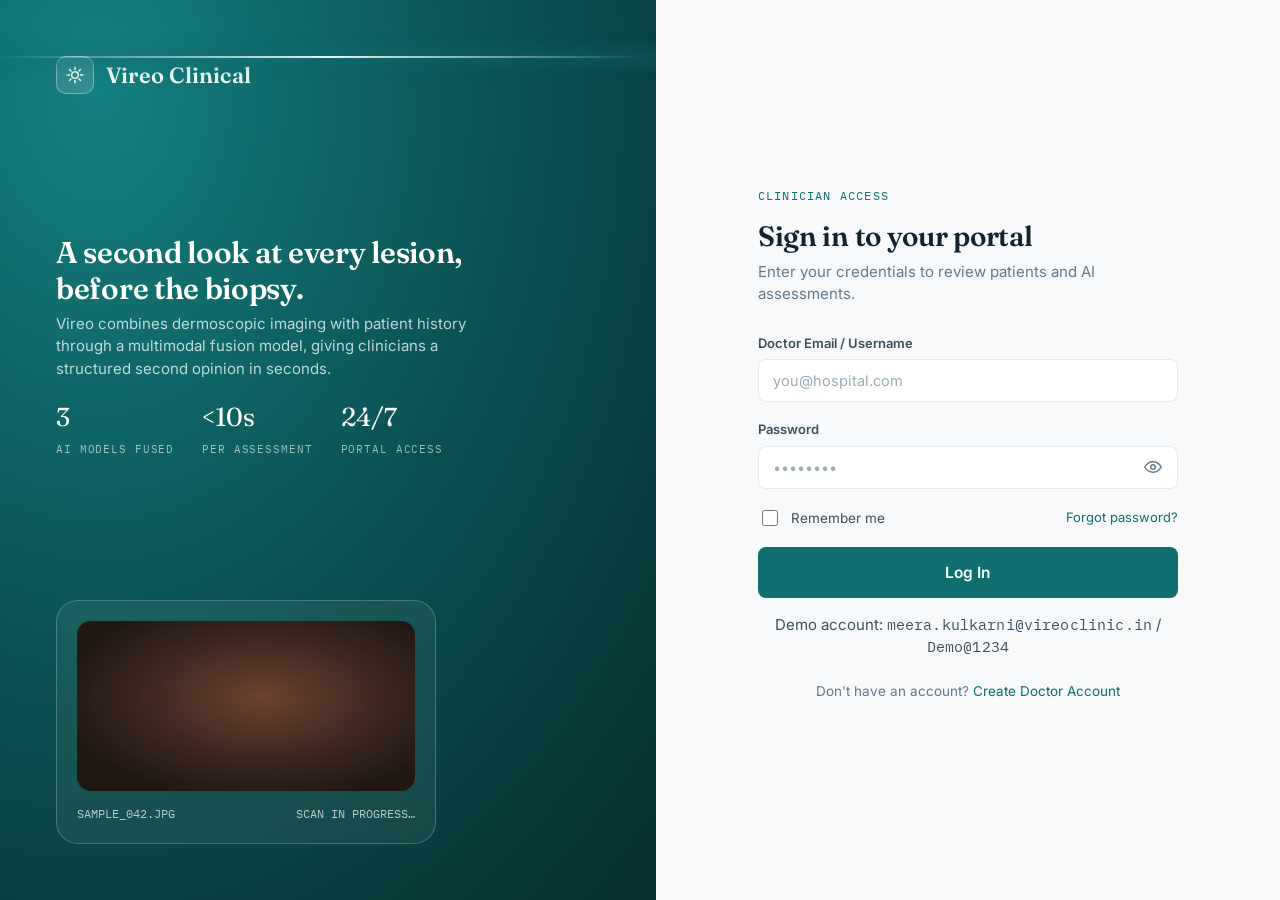
==== frontend/index.html @ 00e7e825 "Add skin cancer detection project" ====
<!DOCTYPE html>
<html lang="en">
<head>
<meta charset="UTF-8">
<meta name="viewport" content="width=device-width, initial-scale=1.0">
<title>Doctor Login · Vireo Clinical</title>
<link rel="preconnect" href="https://fonts.googleapis.com">
<link href="https://fonts.googleapis.com/css2?family=Fraunces:wght@500;600;700&family=Inter:wght@400;500;600;700&family=IBM+Plex+Mono:wght@400;500;700&display=swap" rel="stylesheet">
<link rel="stylesheet" href="css/style.css">
</head>
<body>

<div class="auth-shell">
  <!-- Visual side -->
  <div class="auth-visual scan-frame">
    <div class="brand">
      <span class="brand-mark">
        <svg viewBox="0 0 24 24" fill="none" stroke="#EAF6F5" stroke-width="1.8"><path d="M12 2v4M12 18v4M4.9 4.9l2.8 2.8M16.3 16.3l2.8 2.8M2 12h4M18 12h4M4.9 19.1l2.8-2.8M16.3 7.7l2.8-2.8"/><circle cx="12" cy="12" r="4"/></svg>
      </span>
      Vireo Clinical
    </div>

    <div class="auth-copy-block">
      <h2>A second look at every lesion, before the biopsy.</h2>
      <p>Vireo combines dermoscopic imaging with patient history through a multimodal fusion model, giving clinicians a structured second opinion in seconds.</p>
      <div class="auth-stats">
        <div><span>3</span><small>AI Models Fused</small></div>
        <div><span>&lt;10s</span><small>Per Assessment</small></div>
        <div><span>24/7</span><small>Portal Access</small></div>
      </div>
    </div>

    <div class="auth-lesion-card">
      <div class="swatch"></div>
      <div class="swatch-caption">
        <span>SAMPLE_042.JPG</span>
        <span>SCAN IN PROGRESS…</span>
      </div>
    </div>
  </div>

  <!-- Form side -->
  <div class="auth-form-side">
    <div class="auth-form-wrap">
      <div class="eyebrow">Clinician Access</div>
      <h1>Sign in to your portal</h1>
      <p class="sub">Enter your credentials to review patients and AI assessments.</p>

      <form id="loginForm" novalidate>
        <div class="field">
          <label for="loginEmail">Doctor Email / Username</label>
          <input type="text" id="loginEmail" placeholder="you@hospital.com" autocomplete="username">
          <div class="error">⚠ <span></span></div>
        </div>

        <div class="field">
          <label for="loginPassword">Password</label>
          <div class="password-field">
            <input type="password" id="loginPassword" placeholder="••••••••" autocomplete="current-password">
            <button type="button" class="toggle-pw" aria-label="Show password">
              <svg width="18" height="18" viewBox="0 0 24 24" fill="none" stroke="currentColor" stroke-width="2"><path d="M1 12s4-7 11-7 11 7 11 7-4 7-11 7-11-7-11-7z"/><circle cx="12" cy="12" r="3"/></svg>
            </button>
          </div>
          <div class="error">⚠ <span></span></div>
        </div>

        <div class="form-top-row">
          <label class="checkbox-row" style="align-items:center;">
            <input type="checkbox" id="rememberMe">
            Remember me
          </label>
          <a href="#" onclick="toast('Please contact hospital administration for credentials recovery.', 'info'); return false;" style="font-size:13px;">Forgot password?</a>
        </div>

        <button type="submit" class="btn btn-primary btn-block btn-lg">Log In</button>

        <p class="hint" style="text-align:center; margin-top:16px;">Demo account: <span class="mono">meera.kulkarni@vireoclinic.in</span> / <span class="mono">Demo@1234</span></p>
      </form>

      <p style="text-align:center; margin-top:22px; color:var(--muted); font-size:13.5px;">
        Don't have an account? <a href="signup.html">Create Doctor Account</a>
      </p>
    </div>
  </div>
</div>

<script src="js/script.js"></script>
</body>
</html>
---- frontend/css/style.css ----
/* ==========================================================================
   VIREO CLINICAL — Doctor Portal for Multimodal Skin Cancer Detection
   Design system: deep teal + warm clay, Fraunces/Inter/IBM Plex Mono
   ========================================================================== */

:root {
  /* Color */
  --bg: #F7F9FA;
  --surface: #FFFFFF;
  --surface-sunken: #F1F4F6;
  --ink: #12242E;
  --ink-soft: #3C4F59;
  --muted: #64798A;
  --border: #E2E8ED;
  --border-strong: #CBD6DC;

  --primary: #0F6E6E;
  --primary-dark: #0B4F4F;
  --primary-tint: #E4F1F0;
  --primary-tint-strong: #CDE6E4;

  --accent: #C97A2B;
  --accent-dark: #A6621F;
  --accent-tint: #FBEDDD;

  --risk-low: #2F8F5B;
  --risk-low-tint: #E7F5EC;
  --risk-moderate: #C98A1F;
  --risk-moderate-tint: #FBF1DD;
  --risk-high: #C1443A;
  --risk-high-tint: #FBE7E5;

  /* Type */
  --font-display: 'Fraunces', 'Iowan Old Style', serif;
  --font-body: 'Inter', -apple-system, BlinkMacSystemFont, 'Segoe UI', sans-serif;
  --font-mono: 'IBM Plex Mono', 'SFMono-Regular', Menlo, monospace;

  /* Layout */
  --radius-sm: 8px;
  --radius-md: 14px;
  --radius-lg: 22px;
  --shadow-sm: 0 1px 2px rgba(18, 36, 46, 0.06), 0 1px 1px rgba(18, 36, 46, 0.04);
  --shadow-md: 0 8px 24px rgba(18, 36, 46, 0.08);
  --shadow-lg: 0 20px 48px rgba(18, 36, 46, 0.14);
  --sidebar-w: 248px;
  --topbar-h: 76px;
}

* { box-sizing: border-box; }
html { scroll-behavior: smooth; }

body {
  margin: 0;
  font-family: var(--font-body);
  background: var(--bg);
  color: var(--ink);
  -webkit-font-smoothing: antialiased;
  font-size: 15px;
  line-height: 1.5;
}

h1, h2, h3, h4 {
  font-family: var(--font-display);
  font-weight: 600;
  color: var(--ink);
  margin: 0 0 6px 0;
  letter-spacing: -0.01em;
}

p { margin: 0 0 12px 0; color: var(--ink-soft); }

a { color: var(--primary); text-decoration: none; }
a:hover { text-decoration: underline; }

button { font-family: var(--font-body); cursor: pointer; }

:focus-visible {
  outline: 2px solid var(--primary);
  outline-offset: 2px;
}

.mono { font-family: var(--font-mono); letter-spacing: 0.01em; }

/* ==========================================================================
   Scan-line signature motif — represents the dermatoscope sweep
   ========================================================================== */
.scan-frame {
  position: relative;
  overflow: hidden;
}
.scan-frame::after {
  content: '';
  position: absolute;
  left: 0; right: 0;
  height: 2px;
  background: linear-gradient(90deg, transparent, rgba(255,255,255,0.9), transparent);
  box-shadow: 0 0 16px 4px rgba(15, 110, 110, 0.55);
  animation: scan-sweep 3.2s ease-in-out infinite;
}
@keyframes scan-sweep {
  0% { top: 2%; opacity: 0; }
  10% { opacity: 1; }
  50% { top: 96%; opacity: 1; }
  60% { opacity: 0; }
  100% { top: 96%; opacity: 0; }
}
@media (prefers-reduced-motion: reduce) {
  .scan-frame::after { animation: none; display: none; }
}

/* ==========================================================================
   Auth pages (login / signup)
   ========================================================================== */
.auth-shell {
  min-height: 100vh;
  display: grid;
  grid-template-columns: 1.05fr 1fr;
}
@media (max-width: 900px) {
  .auth-shell { grid-template-columns: 1fr; }
  .auth-visual { display: none; }
}

.auth-visual {
  position: relative;
  background:
    radial-gradient(120% 120% at 15% 10%, #14807F 0%, var(--primary-dark) 55%, #082F2F 100%);
  color: #EAF6F5;
  padding: 56px;
  display: flex;
  flex-direction: column;
  justify-content: space-between;
}
.auth-visual .brand {
  display: flex;
  align-items: center;
  gap: 12px;
  font-family: var(--font-display);
  font-size: 22px;
  font-weight: 600;
  letter-spacing: 0.01em;
}
.brand-mark {
  width: 38px; height: 38px;
  border-radius: 10px;
  background: rgba(255,255,255,0.12);
  border: 1px solid rgba(255,255,255,0.35);
  display: flex; align-items: center; justify-content: center;
}
.brand-mark svg { width: 20px; height: 20px; }

.auth-lesion-card {
  width: 100%;
  max-width: 380px;
  border-radius: var(--radius-lg);
  background: rgba(255,255,255,0.06);
  border: 1px solid rgba(255,255,255,0.22);
  padding: 20px;
  backdrop-filter: blur(6px);
}
.auth-lesion-card .swatch {
  width: 100%;
  height: 170px;
  border-radius: var(--radius-md);
  background:
    radial-gradient(60% 60% at 55% 45%, #6B4230 0%, #3E2A22 55%, #211712 100%);
  position: relative;
  margin-bottom: 14px;
}
.auth-lesion-card .swatch-caption {
  font-family: var(--font-mono);
  font-size: 12px;
  color: rgba(234,246,245,0.75);
  display: flex;
  justify-content: space-between;
}
.auth-copy-block { max-width: 420px; }
.auth-copy-block h2 {
  color: #fff;
  font-size: 30px;
  line-height: 1.2;
}
.auth-copy-block p { color: rgba(234,246,245,0.8); }

.auth-stats {
  display: flex;
  gap: 28px;
  margin-top: 18px;
}
.auth-stats div span {
  display: block;
  font-family: var(--font-display);
  font-size: 26px;
  color: #fff;
}
.auth-stats div small {
  font-family: var(--font-mono);
  font-size: 11px;
  text-transform: uppercase;
  letter-spacing: 0.08em;
  color: rgba(234,246,245,0.65);
}

.auth-form-side {
  display: flex;
  align-items: center;
  justify-content: center;
  padding: 40px 32px;
}
.auth-form-wrap { width: 100%; max-width: 420px; }
.auth-form-wrap .eyebrow {
  font-family: var(--font-mono);
  font-size: 12px;
  text-transform: uppercase;
  letter-spacing: 0.1em;
  color: var(--primary);
  margin-bottom: 10px;
}
.auth-form-wrap h1 { font-size: 28px; margin-bottom: 4px; }
.auth-form-wrap .sub { color: var(--muted); margin-bottom: 28px; }

.auth-form-wrap.wide { max-width: 620px; }

/* ==========================================================================
   Form elements
   ========================================================================== */
.field { margin-bottom: 18px; }
.field label {
  display: block;
  font-size: 13px;
  font-weight: 600;
  color: var(--ink-soft);
  margin-bottom: 6px;
}
.field .hint { font-size: 12px; color: var(--muted); margin-top: 4px; }
.field .error {
  font-size: 12.5px;
  color: var(--risk-high);
  margin-top: 6px;
  display: none;
  align-items: center;
  gap: 6px;
}
.field.has-error .error { display: flex; }
.field.has-error input,
.field.has-error select,
.field.has-error textarea { border-color: var(--risk-high) !important; background: var(--risk-high-tint); }

input[type="text"], input[type="email"], input[type="password"],
input[type="tel"], input[type="number"], input[type="date"],
select, textarea {
  width: 100%;
  padding: 12px 14px;
  border: 1.5px solid var(--border);
  border-radius: var(--radius-sm);
  font-family: var(--font-body);
  font-size: 14.5px;
  color: var(--ink);
  background: var(--surface);
  transition: border-color 0.15s ease, box-shadow 0.15s ease;
}
textarea { resize: vertical; min-height: 90px; }
input:focus, select:focus, textarea:focus {
  border-color: var(--primary);
  box-shadow: 0 0 0 4px var(--primary-tint);
  outline: none;
}
input::placeholder { color: #9AACB5; }

.password-field { position: relative; }
.password-field input { padding-right: 44px; }
.toggle-pw {
  position: absolute;
  right: 10px; top: 50%;
  transform: translateY(-50%);
  background: none; border: none;
  color: var(--muted);
  padding: 6px;
  display: flex;
}
.toggle-pw:hover { color: var(--primary); }

.checkbox-row {
  display: flex;
  align-items: flex-start;
  gap: 10px;
  font-size: 13.5px;
  color: var(--ink-soft);
}
.checkbox-row input { margin-top: 3px; width: 16px; height: 16px; accent-color: var(--primary); }

.form-row-split {
  display: grid;
  grid-template-columns: 1fr 1fr;
  gap: 16px;
}
@media (max-width: 560px) { .form-row-split { grid-template-columns: 1fr; } }

.form-row-3 {
  display: grid;
  grid-template-columns: 1fr 1fr 1fr;
  gap: 16px;
}
@media (max-width: 700px) { .form-row-3 { grid-template-columns: 1fr; } }

.form-top-row {
  display: flex;
  justify-content: space-between;
  align-items: center;
  margin-bottom: 18px;
}

/* Yes/No pill toggle */
.pill-toggle { display: flex; gap: 8px; }
.pill-toggle label {
  flex: 1;
  text-align: center;
  padding: 10px 12px;
  border: 1.5px solid var(--border);
  border-radius: var(--radius-sm);
  font-size: 13.5px;
  font-weight: 600;
  color: var(--ink-soft);
  cursor: pointer;
  transition: all 0.15s ease;
}
.pill-toggle input { display: none; }
.pill-toggle input:checked + label,
.pill-toggle label.active {
  border-color: var(--primary);
  background: var(--primary-tint);
  color: var(--primary-dark);
}

/* Radio card grid (lesion location) */
.chip-grid {
  display: grid;
  grid-template-columns: repeat(auto-fill, minmax(90px, 1fr));
  gap: 8px;
}
.chip {
  border: 1.5px solid var(--border);
  border-radius: var(--radius-sm);
  text-align: center;
  padding: 10px 6px;
  font-size: 13px;
  font-weight: 600;
  color: var(--ink-soft);
  cursor: pointer;
}
.chip input { display: none; }
.chip.active, .chip:has(input:checked) {
  border-color: var(--primary);
  background: var(--primary-tint);
  color: var(--primary-dark);
}

/* ==========================================================================
   Buttons
   ========================================================================== */
.btn {
  display: inline-flex;
  align-items: center;
  justify-content: center;
  gap: 8px;
  padding: 12px 20px;
  border-radius: var(--radius-sm);
  font-size: 14.5px;
  font-weight: 600;
  border: 1.5px solid transparent;
  transition: transform 0.08s ease, box-shadow 0.15s ease, background 0.15s ease;
  white-space: nowrap;
}
.btn:active { transform: translateY(1px); }
.btn-primary { background: var(--primary); color: #fff; }
.btn-primary:hover { background: var(--primary-dark); text-decoration: none; }
.btn-accent { background: var(--accent); color: #fff; }
.btn-accent:hover { background: var(--accent-dark); text-decoration: none; }
.btn-outline { background: var(--surface); color: var(--ink-soft); border-color: var(--border-strong); }
.btn-outline:hover { border-color: var(--primary); color: var(--primary); text-decoration: none; }
.btn-ghost { background: transparent; color: var(--ink-soft); }
.btn-ghost:hover { background: var(--surface-sunken); text-decoration: none; }
.btn-block { width: 100%; }
.btn-sm { padding: 8px 14px; font-size: 13px; }
.btn-lg { padding: 15px 26px; font-size: 15.5px; }
.btn[disabled] { opacity: 0.55; cursor: not-allowed; }

.btn-danger-outline { background: var(--surface); color: var(--risk-high); border-color: #EFC9C4; }
.btn-danger-outline:hover { background: var(--risk-high-tint); }

/* ==========================================================================
   App shell — sidebar + topbar
   ========================================================================== */
.app-shell { display: flex; min-height: 100vh; }

.sidebar {
  width: var(--sidebar-w);
  background: linear-gradient(180deg, var(--primary-dark), #0A4444);
  color: #DCEEEC;
  display: flex;
  flex-direction: column;
  position: fixed;
  top: 0; bottom: 0; left: 0;
  z-index: 20;
}
.sidebar .brand {
  display: flex;
  align-items: center;
  gap: 10px;
  padding: 24px 22px;
  font-family: var(--font-display);
  font-size: 19px;
  font-weight: 600;
  color: #fff;
  border-bottom: 1px solid rgba(255,255,255,0.12);
}
.sidebar .brand .brand-mark {
  width: 32px; height: 32px;
  background: rgba(255,255,255,0.12);
  border: 1px solid rgba(255,255,255,0.3);
}
.sidebar nav { flex: 1; padding: 18px 12px; }
.sidebar .nav-item {
  display: flex;
  align-items: center;
  gap: 12px;
  padding: 11px 14px;
  border-radius: var(--radius-sm);
  color: rgba(220,238,236,0.78);
  font-size: 14px;
  font-weight: 500;
  margin-bottom: 3px;
  transition: background 0.12s ease;
}
.sidebar .nav-item svg { width: 18px; height: 18px; flex-shrink: 0; }
.sidebar .nav-item:hover { background: rgba(255,255,255,0.08); color: #fff; text-decoration: none; }
.sidebar .nav-item.active {
  background: rgba(255,255,255,0.14);
  color: #fff;
  box-shadow: inset 3px 0 0 var(--accent);
}
.sidebar .nav-section-label {
  font-family: var(--font-mono);
  font-size: 10.5px;
  text-transform: uppercase;
  letter-spacing: 0.1em;
  color: rgba(220,238,236,0.4);
  padding: 14px 14px 6px;
}
.sidebar .sidebar-foot {
  padding: 16px 22px;
  border-top: 1px solid rgba(255,255,255,0.12);
  font-size: 12px;
  color: rgba(220,238,236,0.55);
}

.main-area {
  margin-left: var(--sidebar-w);
  flex: 1;
  min-width: 0;
  display: flex;
  flex-direction: column;
}
@media (max-width: 880px) {
  .sidebar { transform: translateX(-100%); transition: transform 0.2s ease; }
  .sidebar.open { transform: translateX(0); }
  .main-area { margin-left: 0; }
}

.topbar {
  height: var(--topbar-h);
  background: var(--surface);
  border-bottom: 1px solid var(--border);
  display: flex;
  align-items: center;
  justify-content: space-between;
  padding: 0 28px;
  position: sticky;
  top: 0;
  z-index: 10;
}
.topbar .page-title { font-size: 20px; margin: 0; }
.topbar .page-date {
  font-family: var(--font-mono);
  font-size: 12.5px;
  color: var(--muted);
}
.topbar-right { display: flex; align-items: center; gap: 18px; }
.icon-btn {
  width: 38px; height: 38px;
  border-radius: 50%;
  border: 1.5px solid var(--border);
  background: var(--surface);
  display: flex; align-items: center; justify-content: center;
  color: var(--ink-soft);
  position: relative;
}
.icon-btn:hover { border-color: var(--primary); color: var(--primary); }
.icon-btn .dot {
  position: absolute; top: -2px; right: -2px;
  width: 9px; height: 9px; border-radius: 50%;
  background: var(--accent); border: 2px solid var(--surface);
}
.menu-toggle { display: none; background: none; border: none; color: var(--ink); }
@media (max-width: 880px) { .menu-toggle { display: block; } }

.doctor-chip {
  display: flex; align-items: center; gap: 10px;
  padding-left: 16px;
  border-left: 1px solid var(--border);
}
.avatar {
  width: 38px; height: 38px;
  border-radius: 50%;
  background: var(--primary-tint-strong);
  color: var(--primary-dark);
  display: flex; align-items: center; justify-content: center;
  font-weight: 700; font-family: var(--font-display);
}
.doctor-chip .name { font-size: 13.5px; font-weight: 600; line-height: 1.2; }
.doctor-chip .role { font-size: 11.5px; color: var(--muted); }

.content { padding: 28px; flex: 1; }

/* ==========================================================================
   Cards / stats
   ========================================================================== */
.card {
  background: var(--surface);
  border: 1px solid var(--border);
  border-radius: var(--radius-md);
  box-shadow: var(--shadow-sm);
}
.card-pad { padding: 22px; }

.stat-grid {
  display: grid;
  grid-template-columns: repeat(4, 1fr);
  gap: 18px;
  margin-bottom: 24px;
}
@media (max-width: 1000px) { .stat-grid { grid-template-columns: 1fr 1fr; } }
@media (max-width: 520px) { .stat-grid { grid-template-columns: 1fr; } }

.stat-card {
  background: var(--surface);
  border: 1px solid var(--border);
  border-radius: var(--radius-md);
  padding: 20px;
  box-shadow: var(--shadow-sm);
  position: relative;
  overflow: hidden;
}
.stat-card .stat-icon {
  width: 40px; height: 40px;
  border-radius: 10px;
  display: flex; align-items: center; justify-content: center;
  margin-bottom: 14px;
}
.stat-card .stat-value {
  font-family: var(--font-display);
  font-size: 30px;
  color: var(--ink);
  line-height: 1;
  margin-bottom: 4px;
}
.stat-card .stat-label { font-size: 13px; color: var(--muted); }
.stat-card .stat-delta { font-size: 12px; font-weight: 600; margin-top: 8px; }
.stat-card.i-teal .stat-icon { background: var(--primary-tint); color: var(--primary); }
.stat-card.i-amber .stat-icon { background: var(--accent-tint); color: var(--accent); }
.stat-card.i-green .stat-icon { background: var(--risk-low-tint); color: var(--risk-low); }
.stat-card.i-red .stat-icon { background: var(--risk-high-tint); color: var(--risk-high); }

.section-head {
  display: flex;
  align-items: center;
  justify-content: space-between;
  margin-bottom: 16px;
}
.section-head h2 { font-size: 18px; }

.cta-band {
  display: flex;
  align-items: center;
  justify-content: space-between;
  background: linear-gradient(120deg, var(--primary-dark), var(--primary));
  color: #fff;
  border-radius: var(--radius-lg);
  padding: 26px 28px;
  margin-bottom: 26px;
  flex-wrap: wrap;
  gap: 16px;
}
.cta-band h3 { color: #fff; font-size: 21px; margin-bottom: 4px; }
.cta-band p { color: rgba(255,255,255,0.8); margin: 0; }
.cta-band .btn-accent { box-shadow: var(--shadow-md); }

/* ==========================================================================
   Tables
   ========================================================================== */
.table-toolbar {
  display: flex;
  gap: 12px;
  align-items: center;
  flex-wrap: wrap;
  margin-bottom: 18px;
}
.search-box {
  position: relative;
  flex: 1;
  min-width: 200px;
}
.search-box svg {
  position: absolute; left: 12px; top: 50%; transform: translateY(-50%);
  color: var(--muted); width: 16px; height: 16px;
}
.search-box input { padding-left: 36px; }
.select-filter { min-width: 160px; }

table { width: 100%; border-collapse: collapse; }
thead th {
  text-align: left;
  font-size: 11.5px;
  text-transform: uppercase;
  letter-spacing: 0.06em;
  color: var(--muted);
  font-weight: 600;
  padding: 12px 16px;
  border-bottom: 1.5px solid var(--border);
  cursor: pointer;
  user-select: none;
}
thead th:hover { color: var(--primary); }
tbody td {
  padding: 14px 16px;
  border-bottom: 1px solid var(--border);
  font-size: 13.5px;
  color: var(--ink-soft);
}
tbody tr:hover { background: var(--surface-sunken); }
tbody td.pid { font-family: var(--font-mono); color: var(--ink); }
tbody td.name { color: var(--ink); font-weight: 600; }

.badge {
  display: inline-flex;
  align-items: center;
  gap: 6px;
  padding: 5px 11px;
  border-radius: 20px;
  font-size: 12px;
  font-weight: 700;
}
.badge::before { content: ''; width: 7px; height: 7px; border-radius: 50%; background: currentColor; }
.badge.low { background: var(--risk-low-tint); color: var(--risk-low); }
.badge.moderate { background: var(--risk-moderate-tint); color: var(--risk-moderate); }
.badge.high { background: var(--risk-high-tint); color: var(--risk-high); }

.empty-state {
  text-align: center;
  padding: 60px 20px;
  color: var(--muted);
}
.empty-state svg { margin-bottom: 14px; color: var(--border-strong); width: 52px; height: 52px; }

/* ==========================================================================
   Upload / dropzone
   ========================================================================== */
.dropzone {
  border: 2px dashed var(--border-strong);
  border-radius: var(--radius-md);
  padding: 40px 20px;
  text-align: center;
  background: var(--surface-sunken);
  transition: border-color 0.15s ease, background 0.15s ease;
  cursor: pointer;
}
.dropzone * { pointer-events: none; }
.dropzone button { pointer-events: auto; }
.dropzone.drag-over { border-color: var(--primary); background: var(--primary-tint); }
.dropzone .dz-icon {
  width: 52px; height: 52px;
  margin: 0 auto 14px;
  border-radius: 50%;
  background: var(--primary-tint);
  color: var(--primary);
  display: flex; align-items: center; justify-content: center;
}
.dropzone h4 { margin-bottom: 4px; }
.dropzone .formats { font-family: var(--font-mono); font-size: 11.5px; color: var(--muted); margin-top: 10px; }

.image-preview-wrap {
  display: none;
  position: relative;
  border-radius: var(--radius-md);
  overflow: hidden;
  border: 1px solid var(--border);
  max-width: 340px;
}
.image-preview-wrap img { width: 100%; display: block; cursor: pointer; transition: opacity 0.15s ease; }
.image-preview-wrap img:hover { opacity: 0.92; }
.image-preview-wrap .remove-img {
  position: absolute; top: 10px; right: 10px;
  background: rgba(18,36,46,0.65);
  color: #fff; border: none;
  width: 32px; height: 32px;
  border-radius: 50%;
  display: flex; align-items: center; justify-content: center;
}
.image-preview-wrap .remove-img:hover { background: var(--risk-high); }
.image-preview-wrap .img-tag {
  position: absolute; bottom: 10px; left: 10px;
  background: rgba(18,36,46,0.7);
  color: #fff;
  font-family: var(--font-mono);
  font-size: 11px;
  padding: 4px 9px;
  border-radius: 6px;
}

/* ==========================================================================
   Prediction / results page
   ========================================================================== */
.results-grid {
  display: grid;
  grid-template-columns: repeat(2, 1fr);
  gap: 18px;
  margin-bottom: 20px;
}
@media (max-width: 980px) { .results-grid { grid-template-columns: 1fr; } }

.model-card { padding: 22px; }
.model-card .model-tag {
  font-family: var(--font-mono);
  font-size: 11px;
  text-transform: uppercase;
  letter-spacing: 0.08em;
  color: var(--muted);
  margin-bottom: 10px;
}
.model-card .predicted-class {
  font-family: var(--font-display);
  font-size: 22px;
  margin-bottom: 14px;
}
.prob-row { margin-bottom: 12px; }
.prob-row .prob-label {
  display: flex; justify-content: space-between;
  font-size: 12.5px; color: var(--ink-soft); margin-bottom: 5px;
}
.prob-row .prob-label b { font-family: var(--font-mono); color: var(--ink); }
.prob-track {
  height: 8px;
  background: var(--surface-sunken);
  border-radius: 6px;
  overflow: hidden;
}
.prob-fill { height: 100%; border-radius: 6px; }
.prob-fill.malignant { background: var(--risk-high); }
.prob-fill.benign { background: var(--risk-low); }
.prob-fill.neutral { background: var(--primary); }

.fusion-card {
  background: linear-gradient(150deg, #0E3D3D, var(--primary-dark) 60%, #0A2F2F);
  color: #fff;
  border-radius: var(--radius-lg);
  padding: 30px;
  position: relative;
  overflow: hidden;
}
.fusion-card .model-tag { color: rgba(255,255,255,0.55); }
.fusion-card .fusion-top {
  display: flex;
  justify-content: space-between;
  align-items: flex-start;
  flex-wrap: wrap;
  gap: 20px;
}
.fusion-card h2 { color: #fff; font-size: 26px; }
.fusion-confidence {
  font-family: var(--font-mono);
  font-size: 40px;
  color: #fff;
}
.fusion-confidence small { font-size: 15px; color: rgba(255,255,255,0.6); }

.risk-pill {
  display: inline-flex;
  align-items: center;
  gap: 8px;
  padding: 9px 18px;
  border-radius: 30px;
  font-weight: 700;
  font-size: 14px;
  margin-top: 12px;
}
.risk-pill.low { background: rgba(47,143,91,0.22); color: #7FE0AA; }
.risk-pill.moderate { background: rgba(201,138,31,0.24); color: #F3C368; }
.risk-pill.high { background: rgba(193,68,58,0.26); color: #F5988E; }
.risk-pill::before { content: ''; width: 8px; height: 8px; border-radius: 50%; background: currentColor; }

.fusion-explain {
  margin-top: 20px;
  padding-top: 20px;
  border-top: 1px solid rgba(255,255,255,0.15);
  color: rgba(255,255,255,0.82);
  font-size: 14px;
  line-height: 1.6;
}

.disclaimer-box {
  display: flex;
  gap: 12px;
  background: var(--accent-tint);
  border: 1px solid #F0D6B0;
  border-radius: var(--radius-md);
  padding: 16px 18px;
  margin: 20px 0;
  font-size: 13px;
  color: #6B4A1E;
}
.disclaimer-box svg { flex-shrink: 0; color: var(--accent); width: 20px; height: 20px; margin-top: 1px; }

.action-row {
  display: flex;
  gap: 12px;
  flex-wrap: wrap;
  margin-top: 22px;
}

.analyzing-panel {
  text-align: center;
  padding: 70px 20px;
}
.analyzing-frame {
  width: 220px; height: 220px;
  margin: 0 auto 26px;
  border-radius: var(--radius-lg);
  overflow: hidden;
  border: 1px solid var(--border);
  background: var(--surface-sunken);
}
.analyzing-frame img { width: 100%; height: 100%; object-fit: cover; }
.analyzing-steps {
  font-family: var(--font-mono);
  font-size: 12.5px;
  color: var(--muted);
  margin-top: 14px;
}

/* ==========================================================================
   Patient / clinical form page
   ========================================================================== */
.form-stepper {
  display: flex;
  gap: 0;
  margin-bottom: 26px;
  border-bottom: 1px solid var(--border);
}
.form-stepper .step {
  padding: 12px 20px;
  font-size: 13.5px;
  font-weight: 600;
  color: var(--muted);
  border-bottom: 2.5px solid transparent;
  display: flex; align-items: center; gap: 8px;
}
.form-stepper .step .num {
  width: 22px; height: 22px; border-radius: 50%;
  background: var(--surface-sunken);
  color: var(--muted);
  display: flex; align-items: center; justify-content: center;
  font-size: 11.5px; font-family: var(--font-mono);
}
.form-stepper .step.active { color: var(--primary-dark); border-color: var(--primary); }
.form-stepper .step.active .num { background: var(--primary); color: #fff; }
.form-stepper .step.done .num { background: var(--risk-low); color: #fff; }

.form-section { margin-bottom: 30px; }
.form-section .form-section-title {
  font-size: 15px;
  font-weight: 700;
  color: var(--ink);
  margin-bottom: 4px;
  display: flex;
  align-items: center;
  gap: 8px;
}
.form-section .form-section-title .idx {
  font-family: var(--font-mono);
  color: var(--primary);
}
.form-section .form-section-sub { font-size: 13px; color: var(--muted); margin-bottom: 16px; }

.range-slider-row {
  display: flex;
  align-items: center;
  gap: 14px;
}
.range-slider-row input[type="range"] {
  flex: 1;
  accent-color: var(--primary);
}
.range-slider-row .range-val {
  font-family: var(--font-mono);
  font-size: 13px;
  font-weight: 700;
  color: var(--primary-dark);
  background: var(--primary-tint);
  padding: 4px 10px;
  border-radius: 6px;
  min-width: 90px;
  text-align: center;
}

/* ==========================================================================
   Profile page
   ========================================================================== */
.profile-header {
  display: flex;
  gap: 22px;
  align-items: center;
  margin-bottom: 26px;
  flex-wrap: wrap;
}
.profile-avatar {
  width: 84px; height: 84px;
  border-radius: 50%;
  background: var(--primary-tint-strong);
  color: var(--primary-dark);
  font-family: var(--font-display);
  font-size: 32px;
  display: flex; align-items: center; justify-content: center;
  border: 3px solid var(--surface);
  box-shadow: var(--shadow-sm);
}
.info-grid {
  display: grid;
  grid-template-columns: 1fr 1fr;
  gap: 18px 28px;
}
@media (max-width: 640px) { .info-grid { grid-template-columns: 1fr; } }
.info-item .info-label {
  font-size: 11.5px; text-transform: uppercase; letter-spacing: 0.06em;
  color: var(--muted); margin-bottom: 4px;
}
.info-item .info-value { font-size: 14.5px; font-weight: 600; color: var(--ink); }

/* ==========================================================================
   Toast / alert
   ========================================================================== */
.toast {
  position: fixed;
  bottom: 24px; right: 24px;
  background: var(--ink);
  color: #fff;
  padding: 14px 20px;
  border-radius: var(--radius-sm);
  font-size: 13.5px;
  box-shadow: var(--shadow-lg);
  display: flex;
  align-items: center;
  gap: 10px;
  z-index: 100;
  transform: translateY(20px);
  opacity: 0;
  transition: all 0.25s ease;
  pointer-events: none;
}
.toast.show { transform: translateY(0); opacity: 1; }
.toast.success { background: var(--risk-low); }
.toast.error { background: var(--risk-high); }

/* Utility */
.flex { display: flex; }
.gap-8 { gap: 8px; }
.gap-12 { gap: 12px; }
.mt-0 { margin-top: 0; }
.mb-0 { margin-bottom: 0; }
.text-muted { color: var(--muted); }
.w-full { width: 100%; }


/* ==========================================================================
   Modal Dialogs (Patient History & Reports)
   ========================================================================== */
.modal-backdrop {
  position: fixed;
  inset: 0;
  background: rgba(15, 23, 42, 0.65);
  backdrop-filter: blur(4px);
  display: flex;
  align-items: center;
  justify-content: center;
  z-index: 1000;
  opacity: 0;
  visibility: hidden;
  transition: opacity 0.2s ease, visibility 0.2s ease;
  padding: 16px;
}

.modal-backdrop.open {
  opacity: 1;
  visibility: visible;
}

.modal-card {
  background: #ffffff;
  border-radius: 14px;
  width: 100%;
  max-width: 680px;
  box-shadow: 0 20px 25px -5px rgba(0, 0, 0, 0.2), 0 10px 10px -5px rgba(0, 0, 0, 0.08);
  border: 1px solid var(--border);
  display: flex;
  flex-direction: column;
  overflow: hidden;
  animation: modalSlide 0.25s ease-out;
}

@keyframes modalSlide {
  from { transform: translateY(12px) scale(0.98); opacity: 0; }
  to { transform: translateY(0) scale(1.0); opacity: 1; }
}

.modal-header {
  padding: 16px 20px;
  border-bottom: 1px solid var(--border);
  display: flex;
  align-items: center;
  justify-content: space-between;
  background: #F8FAFC;
}

.modal-header h3 {
  margin: 0;
  font-size: 16px;
  font-weight: 600;
  color: var(--text);
}

.close-btn {
  background: none;
  border: none;
  font-size: 24px;
  line-height: 1;
  color: var(--muted);
  cursor: pointer;
  padding: 0 4px;
  border-radius: 4px;
}

.close-btn:hover {
  color: var(--danger);
}


/* ==========================================================================
   Modal Dialogs (Patient History & Reports)
   ========================================================================== */
.modal-backdrop {
  position: fixed;
  inset: 0;
  background: rgba(15, 23, 42, 0.65);
  backdrop-filter: blur(4px);
  display: flex;
  align-items: center;
  justify-content: center;
  z-index: 1000;
  opacity: 0;
  visibility: hidden;
  transition: opacity 0.2s ease, visibility 0.2s ease;
  padding: 16px;
}

.modal-backdrop.open {
  opacity: 1;
  visibility: visible;
}

.modal-card {
  background: #ffffff;
  border-radius: 14px;
  width: 100%;
  max-width: 680px;
  box-shadow: 0 20px 25px -5px rgba(0, 0, 0, 0.2), 0 10px 10px -5px rgba(0, 0, 0, 0.08);
  border: 1px solid var(--border);
  display: flex;
  flex-direction: column;
  overflow: hidden;
  animation: modalSlide 0.25s ease-out;
}

@keyframes modalSlide {
  from { transform: translateY(12px) scale(0.98); opacity: 0; }
  to { transform: translateY(0) scale(1.0); opacity: 1; }
}

.modal-header {
  padding: 16px 20px;
  border-bottom: 1px solid var(--border);
  display: flex;
  align-items: center;
  justify-content: space-between;
  background: #F8FAFC;
}

.modal-header h3 {
  margin: 0;
  font-size: 16px;
  font-weight: 600;
  color: var(--text);
}

.close-btn {
  background: none;
  border: none;
  font-size: 24px;
  line-height: 1;
  color: var(--muted);
  cursor: pointer;
  padding: 0 4px;
  border-radius: 4px;
}

.close-btn:hover {
  color: var(--danger);
}
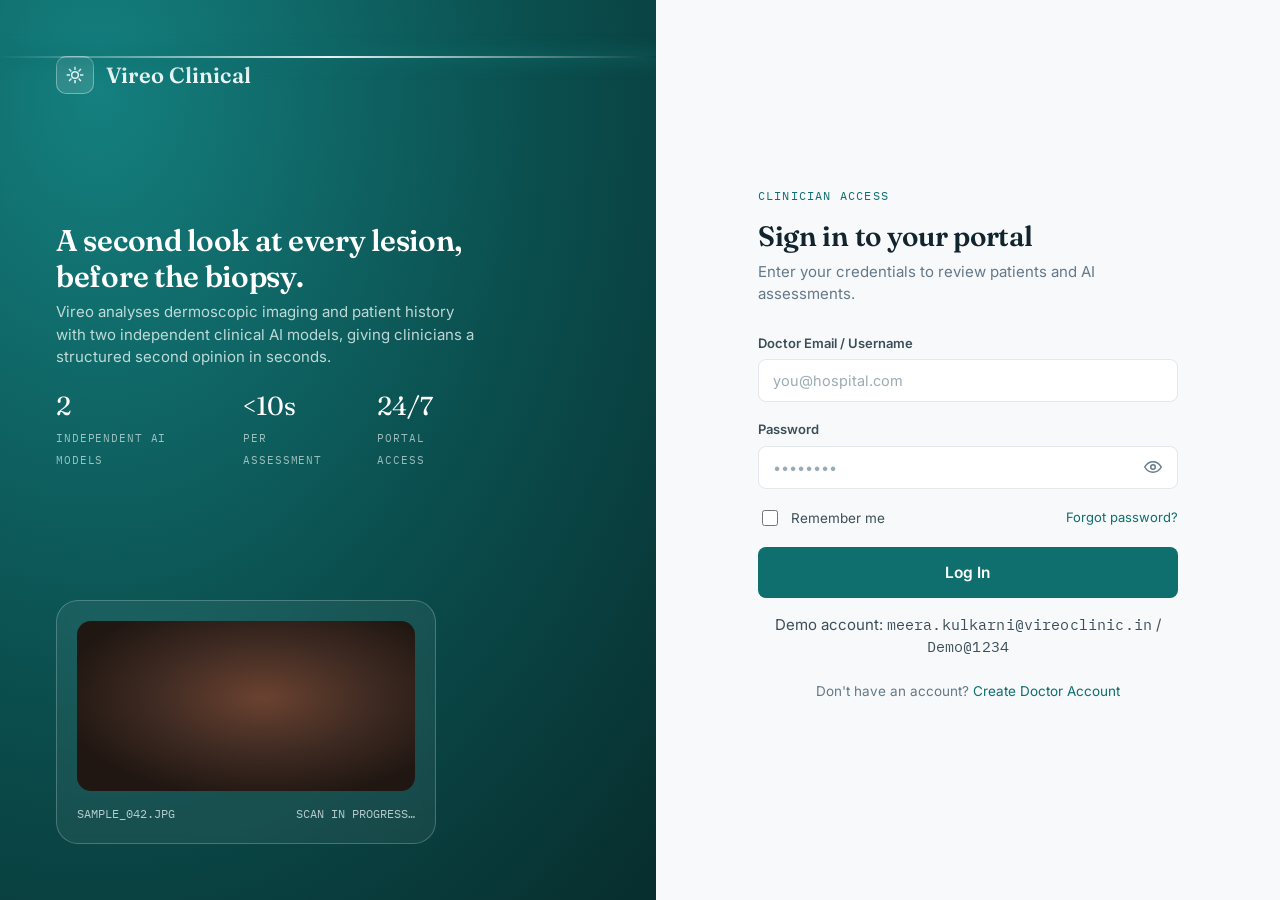
==== commit 0dd150d0: "Fix clinical data handling and improve project reliability" ====
--- a/frontend/index.html
+++ b/frontend/index.html
@@ -22,9 +22,9 @@
 
     <div class="auth-copy-block">
       <h2>A second look at every lesion, before the biopsy.</h2>
-      <p>Vireo combines dermoscopic imaging with patient history through a multimodal fusion model, giving clinicians a structured second opinion in seconds.</p>
+      <p>Vireo analyses dermoscopic imaging and patient history with two independent clinical AI models, giving clinicians a structured second opinion in seconds.</p>
       <div class="auth-stats">
-        <div><span>3</span><small>AI Models Fused</small></div>
+        <div><span>2</span><small>Independent AI Models</small></div>
         <div><span>&lt;10s</span><small>Per Assessment</small></div>
         <div><span>24/7</span><small>Portal Access</small></div>
       </div>
